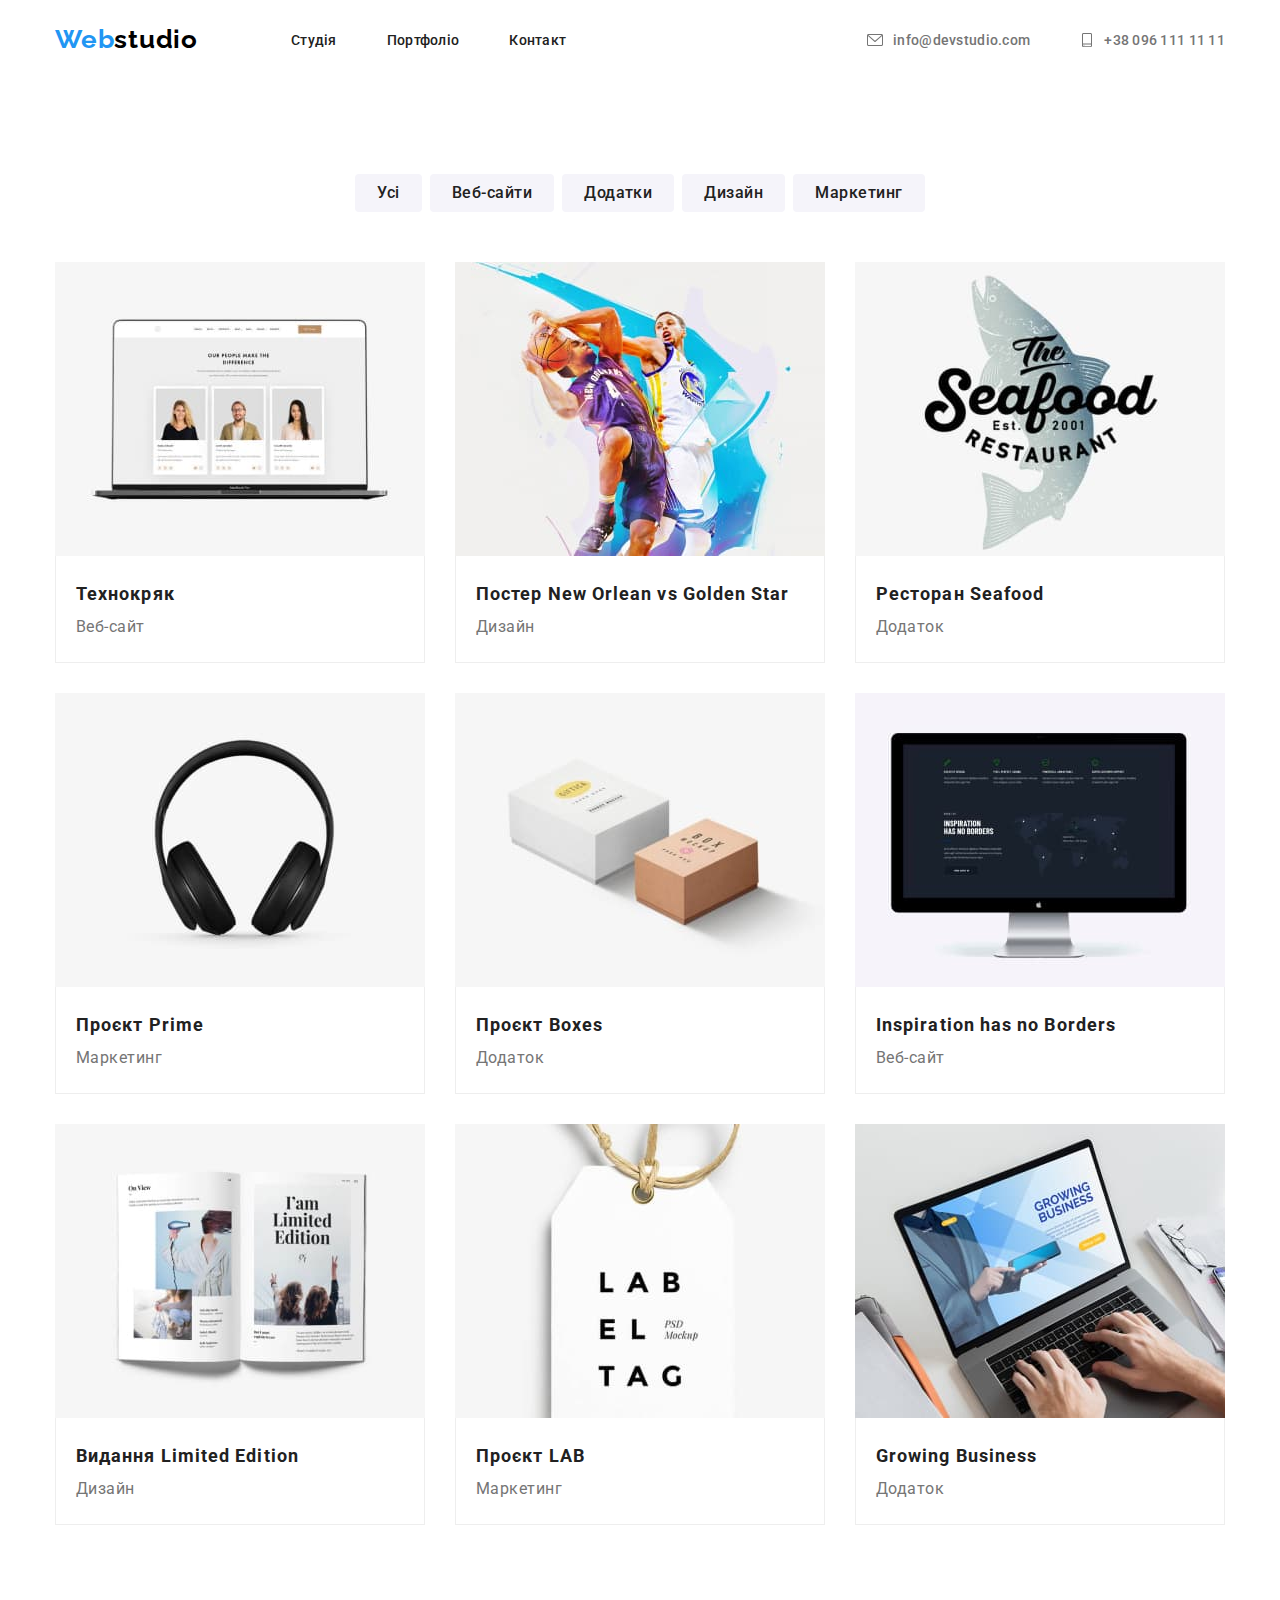
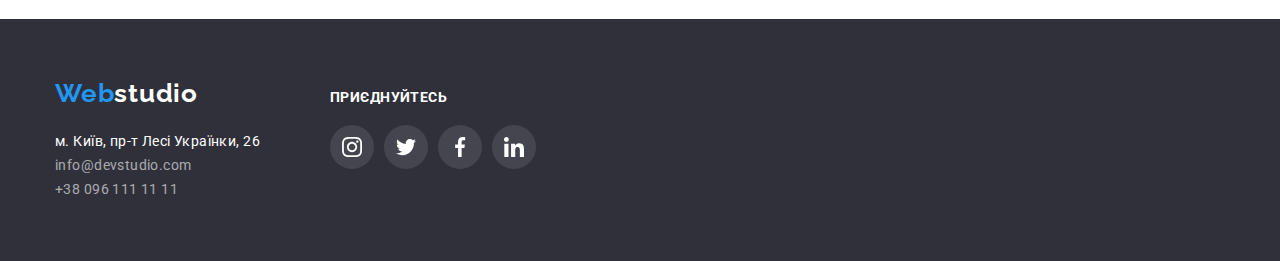
==== portfolio.html @ 3387d720 "Initial commit" ====
<!DOCTYPE html>
<html lang="en">
  <head>
    <meta charset="UTF-8" />
    <meta name="viewport" content="width=device-width, initial-scale=1.0" />

    <!-- fonts -->
    <link rel="preconnect" href="https://fonts.googleapis.com" />
    <link rel="preconnect" href="https://fonts.gstatic.com" crossorigin />
    <link
      href="https://fonts.googleapis.com/css2?family=Raleway:wght@700&family=Roboto:wght@400;500;700;900&display=swap"
      rel="stylesheet"
    />

    <!-- normalize -->
    <link
      rel="stylesheet"
      href="https://cdnjs.cloudflare.com/ajax/libs/modern-normalize/2.0.0/modern-normalize.min.css"
    />

    <!-- css -->
    <link rel="stylesheet" href="./css/styles.css" />

    <title>GoIT-1</title>
  </head>
  <body>
    <header class="header">
      <div class="header__container container">
        <nav class="header__menu">
          <a class="header__menu-logo logo" href="./index.html"
            ><span class="logo__span-color"> Web</span>studio</a
          >
          <ul class="header__menu-list">
            <li class="header__menu-item">
              <a class="header__menu-link" href="./index.html"> Студія </a>
            </li>
            <li class="header__menu-item">
              <a class="header__menu-link link-current" href="./portfolio.html">
                Портфоліо
              </a>
            </li>
            <li class="header__menu-item">
              <a class="header__menu-link" href=""> Контакт </a>
            </li>
          </ul>
        </nav>
        <ul class="header__list">
          <li class="header__item">
            <a class="header__link" href="mailto:info@devstudio.com">
              <svg class="header__svg svg" width="16" height="16">
                <use href="./images/svg/symbol-defs.svg#icon-email"></use>
              </svg>
              info@devstudio.com</a
            >
          </li>
          <li class="header__item">
            <a class="header__link" href="tel:+380961111111">
              <svg class="header__svg svg" width="14" height="16">
                <use href="./images/svg/symbol-defs.svg#icon-tel"></use>
              </svg>
              +38 096 111 11 11</a
            >
          </li>
        </ul>
      </div>
    </header>
    <main>
      <section class="projects">
        <h1 class="hidden-title">portfolio</h1>
        <div class="container">
          <!-- buttons -->
          <div class="portfolio__button-box">
            <ul class="portfolio__button-list">
              <li class="portfolio__button-item">
                <button class="button" type="button">Усі</button>
              </li>
              <li class="portfolio__button-item">
                <button class="button" type="button">Веб-сайти</button>
              </li>
              <li class="portfolio__button-item">
                <button class="button" type="button">Додатки</button>
              </li>
              <li class="portfolio__button-item">
                <button class="button" type="button">Дизайн</button>
              </li>
              <li class="portfolio__button-item">
                <button class="button" type="button">Маркетинг</button>
              </li>
            </ul>
          </div>

          <!-- our works -->
          <ul class="projects__list">
            <li class="projects__item">
              <article class="projects__article">
                <p class="projects__text"></p>
                <img
                  class="projects__img"
                  src="./images/portfolio/1.jpg"
                  alt="Технокряк"
                  width="370"
                  height="294"
                />
                <div class="projects__article-box">
                  <h2 class="projects__title">Технокряк</h2>
                  <p class="projects__text">Веб-сайт</p>
                </div>
              </article>
            </li>
            <li class="projects__item">
              <article class="projects__article">
                <p class="projects__text"></p>
                <img
                  class="projects__img"
                  src="./images/portfolio/2.jpg"
                  alt="Постер New Orlean vs Golden Star"
                  width="370"
                  height="294"
                />
                <div class="projects__article-box">
                  <h2 class="projects__title">
                    Постер New Orlean vs Golden Star
                  </h2>
                  <p class="projects__text">Дизайн</p>
                </div>
              </article>
            </li>
            <li class="projects__item">
              <article class="projects__article">
                <p class="projects__text"></p>
                <img
                  class="projects__img"
                  src="./images/portfolio/3.jpg"
                  alt="Ресторан Seafood"
                  width="370"
                  height="294"
                />
                <div class="projects__article-box">
                  <h2 class="projects__title">Ресторан Seafood</h2>
                  <p class="projects__text">Додаток</p>
                </div>
              </article>
            </li>
            <li class="projects__item">
              <article class="projects__article">
                <p class="projects__text"></p>
                <img
                  class="projects__img"
                  src="./images/portfolio/4.jpg"
                  alt="Проєкт Prime"
                  width="370"
                  height="294"
                />
                <div class="projects__article-box">
                  <h2 class="projects__title">Проєкт Prime</h2>
                  <p class="projects__text">Маркетинг</p>
                </div>
              </article>
            </li>
            <li class="projects__item">
              <article class="projects__article">
                <p class="projects__text"></p>
                <img
                  class="projects__img"
                  src="./images/portfolio/5.jpg"
                  alt="Проєкт Boxes"
                  width="370"
                  height="294"
                />
                <div class="projects__article-box">
                  <h2 class="projects__title">Проєкт Boxes</h2>
                  <p class="projects__text">Додаток</p>
                </div>
              </article>
            </li>
            <li class="projects__item">
              <article class="projects__article">
                <p class="projects__text"></p>
                <img
                  class="projects__img"
                  src="./images/portfolio/6.jpg"
                  alt="Inspiration has no Borders"
                  width="370"
                  height="294"
                />
                <div class="projects__article-box">
                  <h2 class="projects__title">Inspiration has no Borders</h2>
                  <p class="projects__text">Веб-сайт</p>
                </div>
              </article>
            </li>
            <li class="projects__item">
              <article class="projects__article">
                <p class="projects__text"></p>
                <img
                  class="projects__img"
                  src="./images/portfolio/7.jpg"
                  alt="Видання Limited Edition"
                  width="370"
                  height="294"
                />
                <div class="projects__article-box">
                  <h2 class="projects__title">Видання Limited Edition</h2>
                  <p class="projects__text">Дизайн</p>
                </div>
              </article>
            </li>
            <li class="projects__item">
              <article class="projects__article">
                <p class="projects__text"></p>
                <img
                  class="projects__img"
                  src="./images/portfolio/8.jpg"
                  alt="Проєкт LAB"
                  width="370"
                  height="294"
                />
                <div class="projects__article-box">
                  <h2 class="projects__title">Проєкт LAB</h2>
                  <p class="projects__text">Маркетинг</p>
                </div>
              </article>
            </li>
            <li class="projects__item">
              <article class="projects__article">
                <p class="projects__text"></p>
                <img
                  class="projects__img"
                  src="./images/portfolio/9.jpg"
                  alt="Growing Business"
                  width="370"
                  height="294"
                />
                <div class="projects__article-box">
                  <h2 class="projects__title">Growing Business</h2>
                  <p class="projects__text">Додаток</p>
                </div>
              </article>
            </li>
          </ul>
        </div>
      </section>
    </main>
    <footer class="footer">
      <div class="footer__container container">
        <div>
          <a class="footer__logo logo" href="./index.html"
            ><span class="logo__span-color"> Web</span>studio</a
          >
          <address class="footer__address">
            <ul class="footer__list">
              <li class="footer__item">
                <a
                  class="footer__link footer__link-color"
                  href="https://maps.app.goo.gl/UUuDZ8BtZKW6yukz5"
                  target="_blank"
                  rel="noopener nofollow noreferrer"
                >
                  м. Київ, пр-т Лесі Українки, 26</a
                >
              </li>
              <li class="footer__item">
                <a class="footer__link" href="mailto:info@devstudio.com"
                  >info@devstudio.com</a
                >
              </li>
              <li class="footer__item">
                <a class="footer__link" href="tel:+380961111111"
                  >+38 096 111 11 11</a
                >
              </li>
            </ul>
          </address>
        </div>

        <div class="footer__networks">
          <b class="footer__networks-title">приєднуйтесь</b>

          <ul class="footer__networks--list">
            <li class="footer__networks--item">
              <a
                class="footer__networks--link"
                href=""
                target="_blank"
                rel="noopener noreferrer"
              >
                <svg class="footer__networks--svg" width="20" height="20">
                  <use
                    href="./images/svg/symbol-defs.svg#icon-instagram-1"
                  ></use>
                </svg>
              </a>
            </li>
            <li class="footer__networks--item">
              <a
                class="footer__networks--link"
                href=""
                target="_blank"
                rel="noopener noreferrer"
              >
                <svg class="footer__networks--svg" width="20" height="20">
                  <use href="./images/svg/symbol-defs.svg#icon-twitter-2"></use>
                </svg>
              </a>
            </li>
            <li class="footer__networks--item">
              <a
                class="footer__networks--link"
                href=""
                target="_blank"
                rel="noopener noreferrer"
              >
                <svg class="footer__networks--svg" width="20" height="20">
                  <use
                    href="./images/svg/symbol-defs.svg#icon-facebook-3"
                  ></use>
                </svg>
              </a>
            </li>
            <li class="footer__networks--item">
              <a
                class="footer__networks--link"
                href=""
                target="_blank"
                rel="noopener noreferrer"
              >
                <svg class="footer__networks--svg" width="20" height="20">
                  <use
                    href="./images/svg/symbol-defs.svg#icon-linkedin-4"
                  ></use>
                </svg>
              </a>
            </li>
          </ul>
        </div>
      </div>
    </footer>
  </body>
</html>
---- css/styles.css ----
:root {
    --brandColor: #757575;
    --accentColor: #2196F3;
    --accentButton: #188CE8;
    --titleColor: #212121;
    --whiteColor: #FFF;
    --blackColor: #000;
    --accentTextColor: rgba(255, 255, 255, 0.60);
    --backgroundColor: #F5F4FA;
}


/* граюсь з svg */
 /* .svg__rect:hover .rect,
.svg__circle:hover .circle {
    stroke-dashoffset: 0;
}

.box1 {
    display: grid;
    grid-template-columns: repeat(2, 1fr);
    justify-items: center;
    padding: 50px;
}

.svg {
    width: 400px;
    height: 300px;
    border: 1px solid red;
    margin-bottom: 30px;
}

.rect {
    stroke: var(--accentColor);
    stroke-width: 10px;
    fill: none;
    stroke-dasharray: 700px;
    stroke-dashoffset: 700px;

    transition: all 1s ease-in-out;
}


.circle{
    stroke-dasharray: 314;
    stroke-dashoffset: 314;

    transition: all 1s ease-in-out;
}


.astronaut{
    cursor: pointer;
border: 1px solid red;
}
.astronaut:hover .astronaut__path{
stroke-dashoffset: 0;
}

.astronaut__path{
    
    fill: none;
    stroke: var(--accentColor);
    stroke-width: 1px;

        stroke-dasharray: 300;
            stroke-dashoffset: 300;
        
            transition: all 1s ease-in-out;
}

.img1{
    clip-path: polygon(50% 0%, 100% 38%, 82% 100%, 18% 100%, 0% 38% );
    width: 1200px;
    width: 200px;
    clip-path: url(#astronaut);

}  */







body {
    color: var(--brandColor);
    background-color: var(--whiteColor);
    font-family: Roboto, sans-serif;
    font-size: 14px;
    font-weight: 400;
}

.container {
    max-width: 1200px;
    padding-left: 15px;
    padding-right: 15px;
    margin-left: auto;
    margin-right: auto;

}

.title {
    color: var(--titleColor);

    text-align: center;
    font-size: 36px;
    font-weight: 700;
    letter-spacing: 1.08px;

    margin-bottom: 50px;
}

.hidden-title {
    opacity: 0;
    position: absolute;
}

ul {
    list-style: none;
    padding: 0;
    margin: 0;
}

h1,
h2,
h3,
h4,
h5,
h6,
p {
    margin: 0;
}

a {
    text-decoration: none;
}

img {
    display: block;
}

.button {
    color: var(--titleColor);

    text-align: center;
    font-size: 16px;
    font-weight: 500;
    line-height: calc(26 / 16);
    letter-spacing: 0.48px;

    border: 0px;
    border-radius: 4px;
    background: #F5F4FA;
    cursor: pointer;

    padding: 6px 22px;
}

.button:hover,
.button:focus {
    color: var(--whiteColor);
    background: var(--accentColor);
    box-shadow: 0px 2px 2px 0px rgba(0, 0, 0, 0.12), 0px 1px 2px 0px rgba(0, 0, 0, 0.08), 0px 3px 1px 0px rgba(0, 0, 0, 0.10);
}

.section {
    padding-top: 94px;
    padding-bottom: 94px;
}

.link-current {
    color: var(--accentColor);
}

.svg {
    fill: rgba(117, 117, 117, 1);

}


/* background: background-color background-image background-repeat background-position background-attachment */

/* --------------------------------------HEADER START ----------------------------*/

.header__container {
    display: flex;
    align-items: center;
}

.header__menu {
    display: flex;
    align-items: center;
}

.header__menu-logo {
    margin-right: 93px;
}


.logo {
    color: var(--blackColor);

    font-family: Raleway;
    font-size: 26px;
    font-weight: 700;
    letter-spacing: 0.78px;
}

.logo:hover,
.logo:focus {
    color: var(--accentColor);
}



.logo__span-color {
    color: var(--accentColor);
}

.header__menu-list {
    display: flex;
}

/* .header__menu-item {
 
} */

.header__menu-item:not(:last-child) {
    margin-right: 50px;
}

.header__menu-link {
    display: inline-block;

    color: var(--titleColor);
    font-weight: 500;
    letter-spacing: 0.28px;

    padding-top: 32px;
    padding-bottom: 32px;
}

.header__menu-link:hover,
.header__menu-link:focus {
    color: var(--accentColor);
}


.header__list {
    display: flex;
    margin-left: auto;
}

/* 
.header__item {}
 */
.header__link {
    display: flex;
    align-items: center;

    color: var(--brandColor);
    font-weight: 500;
    letter-spacing: 0.28px;
    padding-top: 32px;
    padding-bottom: 32px;
}

.header__link:hover,
.header__link:focus {
    color: var(--accentColor);
}

.header__svg {
    margin-right: 10px;

}

.header__link:hover .svg,
.header__link:focus .svg {
    fill: var(--accentColor);
}

.header__item:not(:last-child) {
    margin-right: 50px;
}

/*-------------------------------- HEADER END -----------------------------*/

/*-------------------------------- HERO START ---------------------------*/

.hero {
    max-width: 1600px;
    margin-left: auto;
    margin-right: auto;
    background-color: #2F303A;

    background-image: linear-gradient(to right,
            rgba(47, 48, 58, 0.4),
            rgba(47, 48, 58, 0.4)),
        url(../images/hero/Img.jpg);

    background-repeat: no-repeat;
    background-size: cover;
}

.hero__container {
    display: flex;
    flex-direction: column;
    align-items: center;

    padding-top: 200px;
    padding-bottom: 200px;
}

.hero__title {
    color: var(--whiteColor);

    text-align: center;
    font-weight: 900;
    font-size: 44px;
    line-height: calc(60 / 44);
    letter-spacing: 2.64px;
    text-transform: uppercase;

    margin-bottom: 30px;
}

.hero__button {
    color: var(--whiteColor);
    background-color: var(--accentColor);
    font-size: 16px;
    font-weight: 700;
    line-height: calc(30 / 16);
    letter-spacing: 0.96px;

    padding: 10px 32px 10px 32px;
    border: 0px;
    border-radius: 4px;
    cursor: pointer;


}

.hero__button:hover,
.hero__button:focus {
    background-color: var(--accentButton);
    box-shadow: 0px 4px 4px 0px rgba(0, 0, 0, 0.15);
}


/*----------------------------- HERO END ------------------------------*/


/* -----------------------------FETURES START------------------------- */



/* .features {} */

.features__list {
    display: flex;
    flex-wrap: wrap;
}

.features__item {
    width: calc((100% - 90)/ 4);
    flex-basis: 270px;
    margin-right: 30px;
    margin-bottom: 30px;
}

.features__item:nth-child(4n) {
    margin-right: 0;
}

.features__item:nth-last-child(-n + 4) {
    margin-bottom: 0;
}


.features__box {
    width: 270px;
    height: 120px;
    margin-bottom: 30px;
    display: flex;
    align-items: center;
    justify-content: center;

    border-radius: 4px;
    background-color: var(--backgroundColor);
}


.features__title {
    color: var(--titleColor);

    font-size: inherit;
    font-style: normal;
    font-weight: 700;
    letter-spacing: 0.42px;
    text-transform: uppercase;

    margin-bottom: 10px;
}

.features__text {
    color: var(--brandColor);


    font-style: normal;
    line-height: calc(24 / 14);
    letter-spacing: 0.42px;
}


/* ----------------------------FETURES END ---------------------------*/


/*------------------------------WORK SRART ----------------------------*/

.work {
    padding-bottom: 94px;
}

.work__list {
    display: flex;
    flex-wrap: wrap;
}

.work__item {
    width: calc((100% - 60)/ 3);
    margin-right: 30px;
    margin-bottom: 30px;
}

.work__item:nth-child(3n) {
    margin-right: 0;
}

.work__item:nth-last-child(-n + 3) {
    margin-bottom: 0;
}

/* 

.work__img {}  */

/*----------------------------WORK END----------------------------------- */


/* ---------------------------TEAM START---------------------------------*/

.team {
    background: var(--backgroundColor);
}

.team__list {
    display: flex;
    flex-wrap: wrap;
}

.team__item {
    width: calc((100% - 90)/ 4);
    margin-right: 30px;
    margin-bottom: 30px;

    border-radius: 0px 0px 4px 4px;
    background: var(--whiteColor);

    box-shadow: 0px 2px 1px 0px rgba(0, 0, 0, 0.20), 0px 1px 1px 0px rgba(0, 0, 0, 0.14), 0px 1px 3px 0px rgba(0, 0, 0, 0.12);
}

.team__item:nth-child(4n) {
    margin-right: 0;
}

.team__item:nth-last-child(-n + 4) {
    margin-bottom: 0;
}

.team__article {
    display: flex;
    flex-direction: column;
    align-items: center;
}

.team__img {
    margin-bottom: 30px;
}

.team__title {
    color: var(--titleColor);

    font-size: 16px;
    font-weight: 500;
    letter-spacing: 0.48px;

    margin-bottom: 10px;
}

.team__text {
    color: var(--brandColor);
    font-size: 16px;
    letter-spacing: 0.48px;

    margin-bottom: 30px;
}

.team__list--flex {
    display: flex;
    margin-bottom: 30px;
}

.team__item-retreat:not(:last-child) {
    margin-right: 10px;
}

.team__link {
    display: flex;
    align-items: center;
    justify-content: center;
    width: 44px;
    height: 44px;

    border-radius: 100%;

}

.team__link:hover,
.team__link:focus {
    background-color: var(--accentColor);
}

.team__link:hover .svg,
.team__link:focus .svg {
    fill: var(--whiteColor);
}

/* ----------------------------------TEAM END----------------------------- */


/* ----------------------------------CUSTOMERS START------------------------------ */

.customers__list {
    display: flex;
    flex-wrap: wrap;
}

.customers__item:not(:last-child) {
    margin-right: 30px;
}


.customers__link {
    width: 170px;
    height: 92px;

    display: flex;
    align-items: center;
    justify-content: center;

    border-radius: 4px;
    border: 1px solid #AFB1B8;
}

.customers__link:hover,
.customers__link:focus {
    border: 1px solid var(--accentColor);
}

.customers__link:hover .svg,
.customers__link:focus .svg {
    fill: var(--accentColor);
}


/* ----------------------------------CUSTOMERS END-------------------------------------*/





/* ---------------------------------FOOTER START-------------------------------- */

.footer {
    background-color: #2F303A;
    padding-top: 60px;
    padding-bottom: 60px;
}

.footer__container {
    display: flex;
    align-items: baseline;
}

.footer__logo {
    display: inline-block;
    color: var(--whiteColor);
    margin-bottom: 20px;
}

/* .footer__menu-logo {}

.logo {}

.logo__span-color {}

.footer__address {}

.footer__list {}

.footer__item {} */

.footer__link {
    color: var(--accentTextColor);

    font-family: Roboto;
    font-style: normal;
    line-height: calc(24 / 14);
    letter-spacing: 0.42px;
}

.footer__link:hover,
.footer__link:focus {
    color: var(--accentColor);
}

.footer__link-color {
    color: var(--whiteColor);
}

/* ----------------------------------NETWORKS START---------------------------------- */

.footer__networks {
    margin-left: 70px;
}

.footer__networks-title {
    color: var(--whiteColor);
    font-weight: 700;
    letter-spacing: 0.42px;
    text-transform: uppercase;

    display: inline-block;
    margin-bottom: 20px;
}

.footer__networks--list {
    display: flex;
}

.footer__networks--item:not(:last-child) {
    margin-right: 10px;
}

.footer__networks--link {
    width: 44px;
    height: 44px;
    display: flex;
    align-items: center;
    justify-content: center;

    background-color: rgba(255, 255, 255, 0.10);
    border-radius: 100%;
}

.footer__networks--link:hover,
.footer__networks--link:focus {
    background-color: var(--accentColor);
}

.footer__networks--svg {
    fill: var(--whiteColor);
}

/* ----------------------------------NETWORKS END------------------------------ */


/*---------------------------------- FOOTER END ------------------------------------------------*/



/*!!!!!!!!!!!!!!!!!!--------------------------!!!!!!!!!!!!!!!PORTFOLIO START!!!!!!!!!!!!!------------------------------!!!!!!!!!!!!!!!!!!!!!!!!!!!!! */


/* -------------------------------BUTTONS START----------------------- */

.portfolio__button-box {
    margin-bottom: 50px;
}

.portfolio__button-list {
    display: flex;
    justify-content: center;
}

.portfolio__button-item:not(:last-child) {
    margin-right: 8px;
}

/* -------------------------------BUTTONS START----------------------- */

/* ----------------------------PROJECTS START-------------------------- */

.projects {
    padding-top: 94px;
    padding-bottom: 94px;
}

.projects__list {
    display: flex;
    flex-wrap: wrap;


}

.projects__item {
    width: calc((100% - 60px)/ 3);
    margin-right: 30px;
    margin-bottom: 30px;
}

.projects__item:nth-child(3n) {
    margin-right: 0;
}

.projects__item:nth-last-child(-n + 3) {
    margin-bottom: 0;
}

/*



.projects__article {}


.projects__img {}  */

.projects__article-box {
    padding: 20px;
    border: 1px solid #EEE;
    border-top: 0;
    background: var(--whiteColor);
}

.projects__title {
    color: var(--titleColor);
    font-size: 18px;
    font-weight: 700;
    line-height: calc(36 / 18);
    letter-spacing: 1.08px;
}

.projects__text {
    color: var(--brandColor);

    font-size: 16px;
    font-style: normal;
    line-height: calc(30 / 16);
    letter-spacing: 0.48px;
}

/* ------------------------------------PROJECTS END---------------------- */
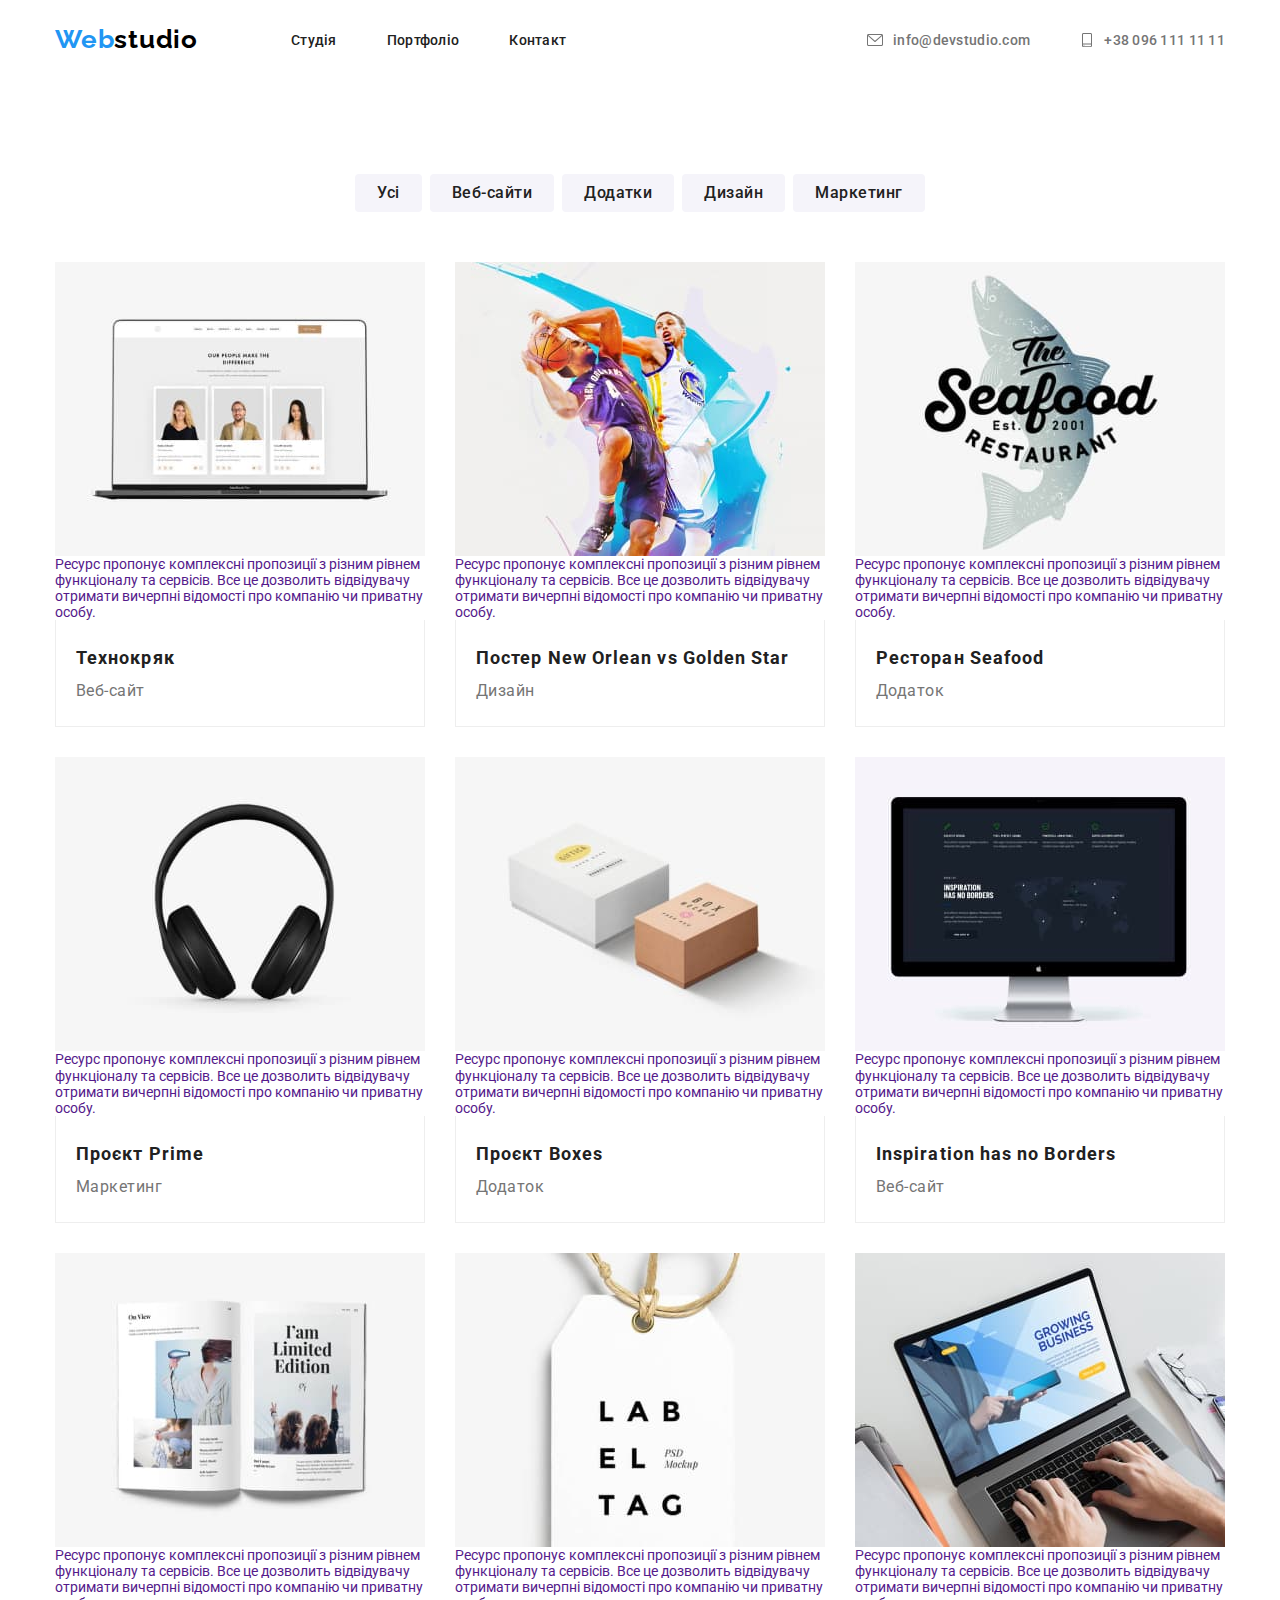
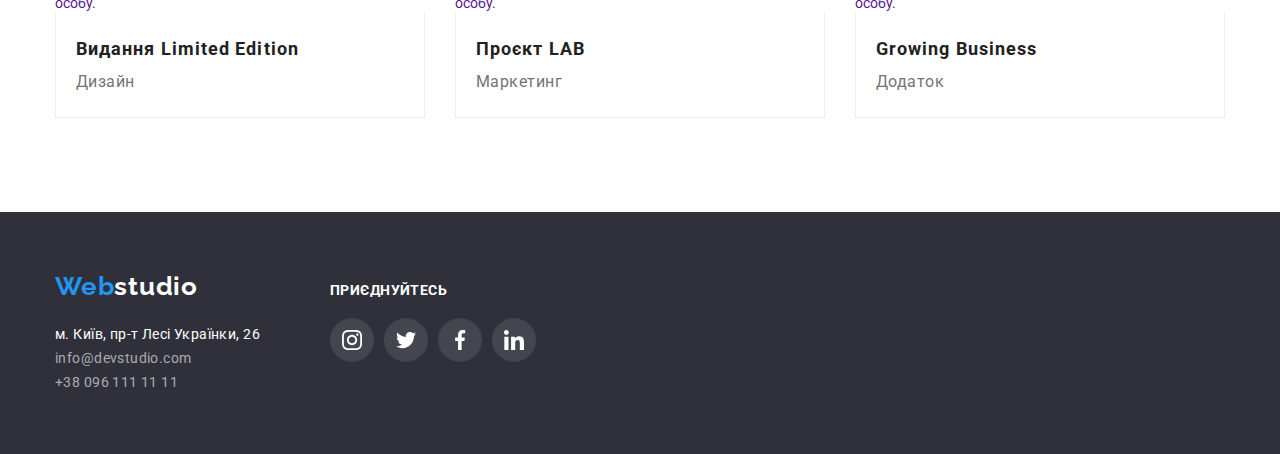
==== commit 9f93d3bc: "додає ховер на карточку" ====
--- a/portfolio.html
+++ b/portfolio.html
@@ -24,7 +24,7 @@
     <title>GoIT-1</title>
   </head>
   <body>
-    <header class="header">
+    <header class="header projects__header">
       <div class="header__container container">
         <nav class="header__menu">
           <a class="header__menu-logo logo" href="./index.html"
@@ -93,148 +93,229 @@
           <ul class="projects__list">
             <li class="projects__item">
               <article class="projects__article">
-                <p class="projects__text"></p>
-                <img
-                  class="projects__img"
-                  src="./images/portfolio/1.jpg"
-                  alt="Технокряк"
-                  width="370"
-                  height="294"
-                />
-                <div class="projects__article-box">
-                  <h2 class="projects__title">Технокряк</h2>
-                  <p class="projects__text">Веб-сайт</p>
-                </div>
-              </article>
-            </li>
-            <li class="projects__item">
-              <article class="projects__article">
-                <p class="projects__text"></p>
-                <img
-                  class="projects__img"
-                  src="./images/portfolio/2.jpg"
-                  alt="Постер New Orlean vs Golden Star"
-                  width="370"
-                  height="294"
-                />
-                <div class="projects__article-box">
-                  <h2 class="projects__title">
-                    Постер New Orlean vs Golden Star
-                  </h2>
-                  <p class="projects__text">Дизайн</p>
-                </div>
-              </article>
-            </li>
-            <li class="projects__item">
-              <article class="projects__article">
-                <p class="projects__text"></p>
-                <img
-                  class="projects__img"
-                  src="./images/portfolio/3.jpg"
-                  alt="Ресторан Seafood"
-                  width="370"
-                  height="294"
-                />
-                <div class="projects__article-box">
-                  <h2 class="projects__title">Ресторан Seafood</h2>
-                  <p class="projects__text">Додаток</p>
-                </div>
-              </article>
-            </li>
-            <li class="projects__item">
-              <article class="projects__article">
-                <p class="projects__text"></p>
-                <img
-                  class="projects__img"
-                  src="./images/portfolio/4.jpg"
-                  alt="Проєкт Prime"
-                  width="370"
-                  height="294"
-                />
-                <div class="projects__article-box">
-                  <h2 class="projects__title">Проєкт Prime</h2>
-                  <p class="projects__text">Маркетинг</p>
-                </div>
-              </article>
-            </li>
-            <li class="projects__item">
-              <article class="projects__article">
-                <p class="projects__text"></p>
-                <img
-                  class="projects__img"
-                  src="./images/portfolio/5.jpg"
-                  alt="Проєкт Boxes"
-                  width="370"
-                  height="294"
-                />
-                <div class="projects__article-box">
-                  <h2 class="projects__title">Проєкт Boxes</h2>
-                  <p class="projects__text">Додаток</p>
-                </div>
-              </article>
-            </li>
-            <li class="projects__item">
-              <article class="projects__article">
-                <p class="projects__text"></p>
-                <img
-                  class="projects__img"
-                  src="./images/portfolio/6.jpg"
-                  alt="Inspiration has no Borders"
-                  width="370"
-                  height="294"
-                />
-                <div class="projects__article-box">
-                  <h2 class="projects__title">Inspiration has no Borders</h2>
-                  <p class="projects__text">Веб-сайт</p>
-                </div>
-              </article>
-            </li>
-            <li class="projects__item">
-              <article class="projects__article">
-                <p class="projects__text"></p>
-                <img
-                  class="projects__img"
-                  src="./images/portfolio/7.jpg"
-                  alt="Видання Limited Edition"
-                  width="370"
-                  height="294"
-                />
-                <div class="projects__article-box">
-                  <h2 class="projects__title">Видання Limited Edition</h2>
-                  <p class="projects__text">Дизайн</p>
-                </div>
-              </article>
-            </li>
-            <li class="projects__item">
-              <article class="projects__article">
-                <p class="projects__text"></p>
-                <img
-                  class="projects__img"
-                  src="./images/portfolio/8.jpg"
-                  alt="Проєкт LAB"
-                  width="370"
-                  height="294"
-                />
-                <div class="projects__article-box">
-                  <h2 class="projects__title">Проєкт LAB</h2>
-                  <p class="projects__text">Маркетинг</p>
-                </div>
-              </article>
-            </li>
-            <li class="projects__item">
-              <article class="projects__article">
-                <p class="projects__text"></p>
-                <img
-                  class="projects__img"
-                  src="./images/portfolio/9.jpg"
-                  alt="Growing Business"
-                  width="370"
-                  height="294"
-                />
-                <div class="projects__article-box">
-                  <h2 class="projects__title">Growing Business</h2>
-                  <p class="projects__text">Додаток</p>
-                </div>
+                <a class="projects__link" href="">
+                  <div class="projects__card">
+                    <img
+                      class="projects__img"
+                      src="./images/portfolio/1.jpg"
+                      alt="Технокряк"
+                      width="370"
+                      height="294"
+                    />
+                    <p class="projects__card--text">
+                      Ресурс пропонує комплексні пропозиції з різним рівнем
+                      функціоналу та сервісів. Все це дозволить відвідувачу
+                      отримати вичерпні відомості про компанію чи приватну
+                      особу.
+                    </p>
+                  </div>
+                  <div class="projects__article-box">
+                    <h2 class="projects__title">Технокряк</h2>
+                    <p class="projects__text">Веб-сайт</p>
+                  </div>
+                </a>
+              </article>
+            </li>
+            <li class="projects__item">
+              <article class="projects__article">
+                <a class="projects__link" href="">
+                  <div class="projects__card">
+                    <img
+                      class="projects__img"
+                      src="./images/portfolio/2.jpg"
+                      alt="Постер New Orlean vs Golden Star"
+                      width="370"
+                      height="294"
+                    />
+                    <p class="projects__card--text">
+                      Ресурс пропонує комплексні пропозиції з різним рівнем
+                      функціоналу та сервісів. Все це дозволить відвідувачу
+                      отримати вичерпні відомості про компанію чи приватну
+                      особу.
+                    </p>
+                  </div>
+                  <div class="projects__article-box">
+                    <h2 class="projects__title">
+                      Постер New Orlean vs Golden Star
+                    </h2>
+                    <p class="projects__text">Дизайн</p>
+                  </div>
+                </a>
+              </article>
+            </li>
+            <li class="projects__item">
+              <article class="projects__article">
+                <a class="projects__link" href="">
+                  <div class="projects__card">
+                    <img
+                      class="projects__img"
+                      src="./images/portfolio/3.jpg"
+                      alt="Постер New Orlean vs Golden Star"
+                      width="370"
+                      height="294"
+                    />
+                    <p class="projects__card--text">
+                      Ресурс пропонує комплексні пропозиції з різним рівнем
+                      функціоналу та сервісів. Все це дозволить відвідувачу
+                      отримати вичерпні відомості про компанію чи приватну
+                      особу.
+                    </p>
+                  </div>
+                  <div class="projects__article-box">
+                    <h2 class="projects__title">Ресторан Seafood</h2>
+                    <p class="projects__text">Додаток</p>
+                  </div>
+                </a>
+              </article>
+            </li>
+            <li class="projects__item">
+              <article class="projects__article">
+                <a class="projects__link" href="">
+                  <div class="projects__card">
+                    <img
+                      class="projects__img"
+                      src="./images/portfolio/4.jpg"
+                      alt="Постер New Orlean vs Golden Star"
+                      width="370"
+                      height="294"
+                    />
+                    <p class="projects__card--text">
+                      Ресурс пропонує комплексні пропозиції з різним рівнем
+                      функціоналу та сервісів. Все це дозволить відвідувачу
+                      отримати вичерпні відомості про компанію чи приватну
+                      особу.
+                    </p>
+                  </div>
+                  <div class="projects__article-box">
+                    <h2 class="projects__title">Проєкт Prime</h2>
+                    <p class="projects__text">Маркетинг</p>
+                  </div>
+                </a>
+              </article>
+            </li>
+            <li class="projects__item">
+              <article class="projects__article">
+                <a class="projects__link" href="">
+                  <div class="projects__card">
+                    <img
+                      class="projects__img"
+                      src="./images/portfolio/5.jpg"
+                      alt="Постер New Orlean vs Golden Star"
+                      width="370"
+                      height="294"
+                    />
+                    <p class="projects__card--text">
+                      Ресурс пропонує комплексні пропозиції з різним рівнем
+                      функціоналу та сервісів. Все це дозволить відвідувачу
+                      отримати вичерпні відомості про компанію чи приватну
+                      особу.
+                    </p>
+                  </div>
+                  <div class="projects__article-box">
+                    <h2 class="projects__title">Проєкт Boxes</h2>
+                    <p class="projects__text">Додаток</p>
+                  </div>
+                </a>
+              </article>
+            </li>
+            <li class="projects__item">
+              <article class="projects__article">
+                <a class="projects__link" href="">
+                  <div class="projects__card">
+                    <img
+                      class="projects__img"
+                      src="./images/portfolio/6.jpg"
+                      alt="Постер New Orlean vs Golden Star"
+                      width="370"
+                      height="294"
+                    />
+                    <p class="projects__card--text">
+                      Ресурс пропонує комплексні пропозиції з різним рівнем
+                      функціоналу та сервісів. Все це дозволить відвідувачу
+                      отримати вичерпні відомості про компанію чи приватну
+                      особу.
+                    </p>
+                  </div>
+                  <div class="projects__article-box">
+                    <h2 class="projects__title">Inspiration has no Borders</h2>
+                    <p class="projects__text">Веб-сайт</p>
+                  </div>
+                </a>
+              </article>
+            </li>
+            <li class="projects__item">
+              <article class="projects__article">
+                <a class="projects__link" href="">
+                  <div class="projects__card">
+                    <img
+                      class="projects__img"
+                      src="./images/portfolio/7.jpg"
+                      alt="Постер New Orlean vs Golden Star"
+                      width="370"
+                      height="294"
+                    />
+                    <p class="projects__card--text">
+                      Ресурс пропонує комплексні пропозиції з різним рівнем
+                      функціоналу та сервісів. Все це дозволить відвідувачу
+                      отримати вичерпні відомості про компанію чи приватну
+                      особу.
+                    </p>
+                  </div>
+                  <div class="projects__article-box">
+                    <h2 class="projects__title">Видання Limited Edition</h2>
+                    <p class="projects__text">Дизайн</p>
+                  </div>
+                </a>
+              </article>
+            </li>
+            <li class="projects__item">
+              <article class="projects__article">
+                <a class="projects__link" href="">
+                  <div class="projects__card">
+                    <img
+                      class="projects__img"
+                      src="./images/portfolio/8.jpg"
+                      alt="Постер New Orlean vs Golden Star"
+                      width="370"
+                      height="294"
+                    />
+                    <p class="projects__card--text">
+                      Ресурс пропонує комплексні пропозиції з різним рівнем
+                      функціоналу та сервісів. Все це дозволить відвідувачу
+                      отримати вичерпні відомості про компанію чи приватну
+                      особу.
+                    </p>
+                  </div>
+                  <div class="projects__article-box">
+                    <h2 class="projects__title">Проєкт LAB</h2>
+                    <p class="projects__text">Маркетинг</p>
+                  </div>
+                </a>
+              </article>
+            </li>
+            <li class="projects__item">
+              <article class="projects__article">
+                <a class="projects__link" href="">
+                  <div class="projects__card">
+                    <img
+                      class="projects__img"
+                      src="./images/portfolio/9.jpg"
+                      alt="Постер New Orlean vs Golden Star"
+                      width="370"
+                      height="294"
+                    />
+                    <p class="projects__card--text">
+                      Ресурс пропонує комплексні пропозиції з різним рівнем
+                      функціоналу та сервісів. Все це дозволить відвідувачу
+                      отримати вичерпні відомості про компанію чи приватну
+                      особу.
+                    </p>
+                  </div>
+                  <div class="projects__article-box">
+                    <h2 class="projects__title">Growing Business</h2>
+                    <p class="projects__text">Додаток</p>
+                  </div>
+                </a>
               </article>
             </li>
           </ul>
